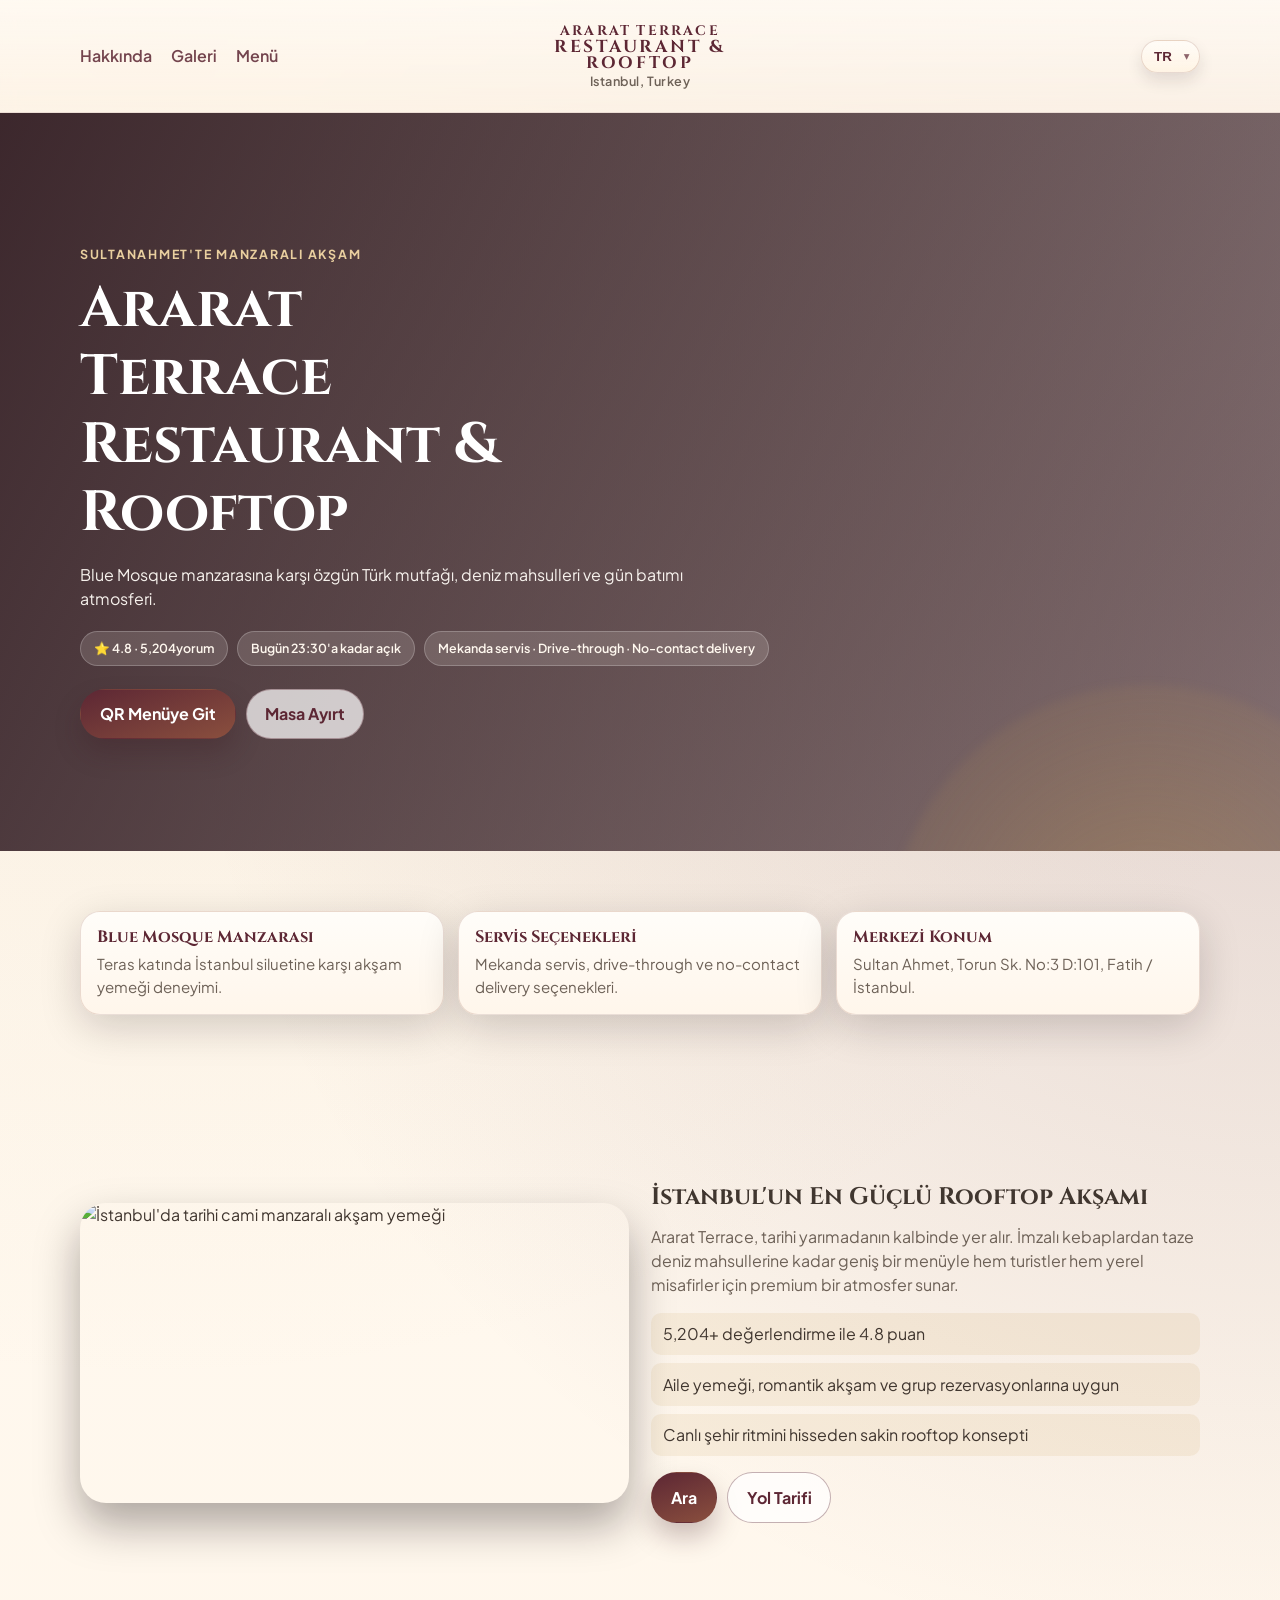
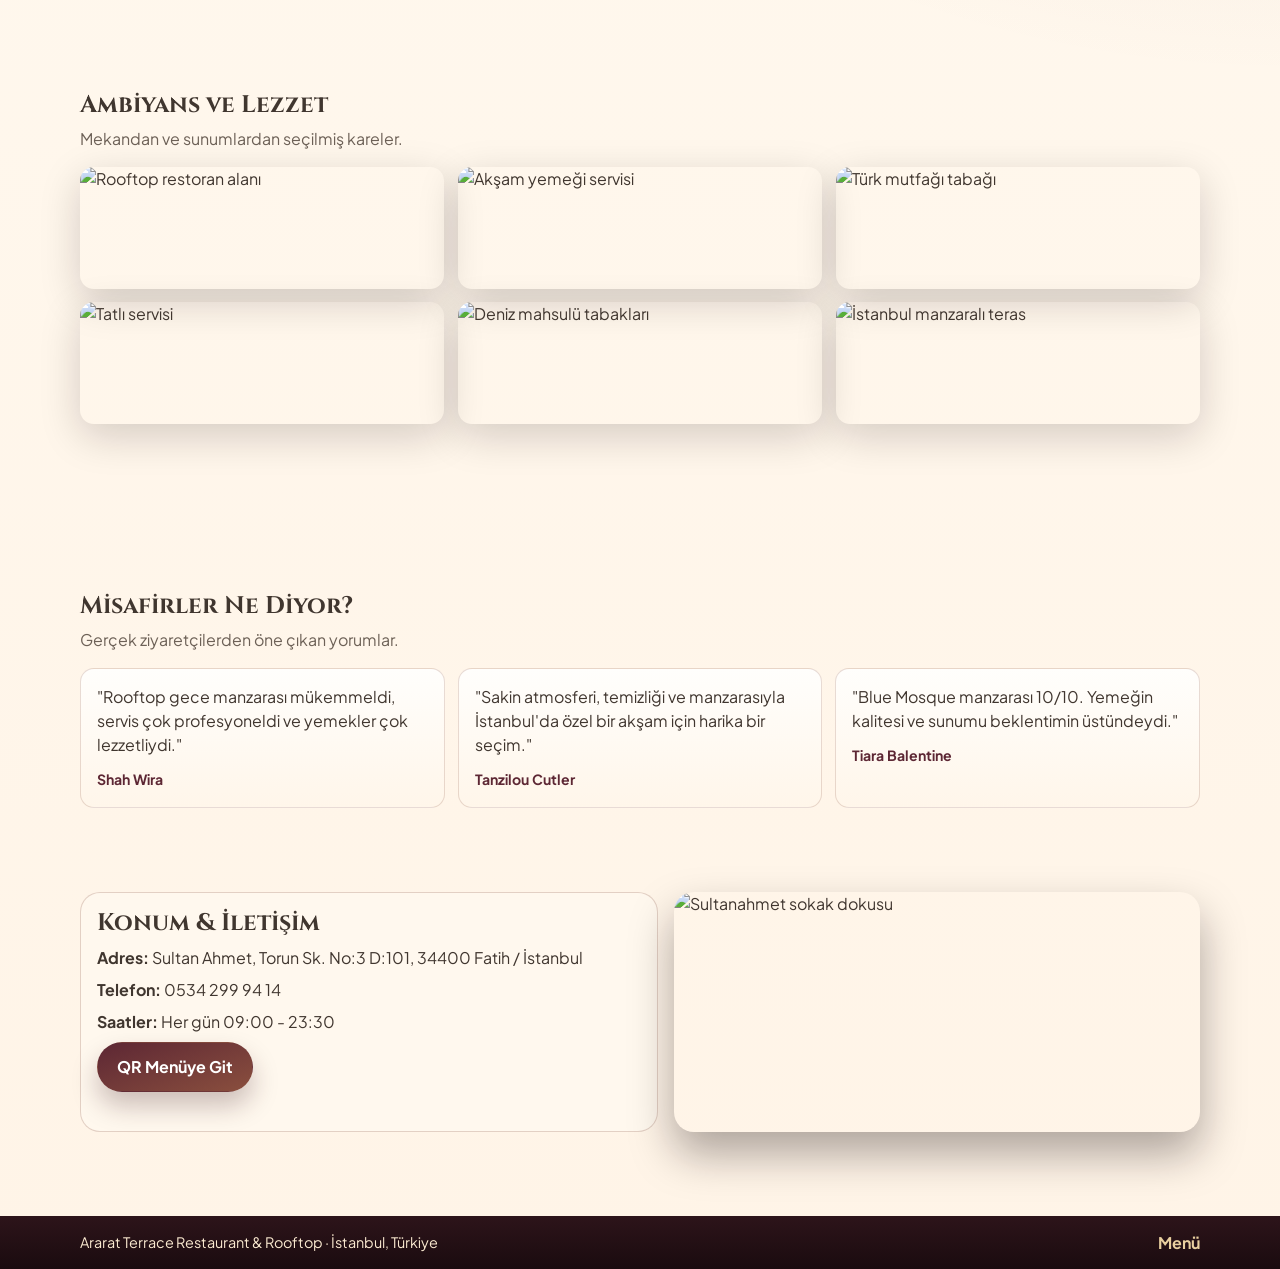
==== index.html @ 57a2e56c "Initial Ararat Terrace Restaurant & Rooftop website" ====
<!doctype html>
<html lang="tr">
<head>
  <meta charset="utf-8">
  <meta name="viewport" content="width=device-width, initial-scale=1">
  <title>Ararat Terrace Restaurant & Rooftop</title>
  <meta name="description" content="Ararat Terrace Restaurant & Rooftop - Blue Mosque manzarası eşliğinde özel bir İstanbul deneyimi.">
  <link rel="preconnect" href="https://fonts.googleapis.com">
  <link rel="preconnect" href="https://fonts.gstatic.com" crossorigin>
  <link href="https://fonts.googleapis.com/css2?family=Cinzel:wght@400;500;600;700&family=Plus+Jakarta+Sans:wght@400;500;600;700&family=Noto+Sans+Arabic:wght@400;500;600;700&display=swap" rel="stylesheet">
  <link rel="stylesheet" href="styles.css">
  <script defer src="app.js"></script>
</head>
<body data-page="landing">
  <header class="site-header">
    <div class="container header-inner">
      <div class="header-left">
        <nav class="main-nav" aria-label="Ana menü">
          <a href="#about" data-i18n="navAbout">Hakkında</a>
          <a href="#gallery" data-i18n="navGallery">Galeri</a>
          <a href="menu.html" data-i18n="navMenu">Menü</a>
        </nav>
      </div>

      <a class="brand-wordmark" href="index.html" aria-label="Ararat Terrace Restaurant & Rooftop">
        <span class="brand-line brand-line-1">ARARAT TERRACE</span>
        <span class="brand-line brand-line-2">RESTAURANT &</span>
        <span class="brand-line brand-line-3">ROOFTOP</span>
        <span class="brand-city">Istanbul, Turkey</span>
      </a>

      <div class="header-actions">
        <div class="lang-shell">
          <select id="lang-select-main" class="lang-switcher" data-lang-switcher aria-label="Dil seçimi">
            <option value="tr">TR</option>
            <option value="en">EN</option>
            <option value="ar">AR</option>
          </select>
        </div>
      </div>
    </div>
  </header>

  <main>
    <section class="hero reveal">
      <div class="hero-overlay"></div>
      <div class="container hero-content">
        <p class="eyebrow" data-i18n="heroEyebrow">Sultanahmet'te Manzaralı Akşam</p>
        <h1 data-i18n="heroTitle">Ararat Terrace Restaurant & Rooftop</h1>
        <p class="hero-text" data-i18n="heroText">
          Blue Mosque manzarasına karşı özgün Türk mutfağı, deniz mahsulleri ve gün batımı atmosferi.
        </p>

        <div class="hero-badges">
          <span class="chip">⭐ 4.8 · 5,204 <span data-i18n="reviewsWord">yorum</span></span>
          <span class="chip" data-i18n="openUntil">Bugün 23:30'a kadar açık</span>
          <span class="chip" data-i18n="serviceTypes">Mekanda servis · Paket · No-contact delivery</span>
        </div>

        <div class="hero-cta">
          <a class="btn btn-primary" href="menu.html" data-i18n="ctaMenu">QR Menüye Git</a>
          <a class="btn btn-outline" href="https://www.quandoo.com.tr/tr/place/ararat-terrace-rooftop-restaurant-88566" target="_blank" rel="noreferrer" data-i18n="ctaReserve">Masa Ayırt</a>
        </div>
      </div>
    </section>

    <section class="quick-info reveal">
      <div class="container info-grid">
        <article class="info-card">
          <h3 data-i18n="cardViewTitle">Blue Mosque Manzarası</h3>
          <p data-i18n="cardViewText">Teras katında İstanbul siluetine karşı akşam yemeği deneyimi.</p>
        </article>
        <article class="info-card">
          <h3 data-i18n="cardServiceTitle">Servis Seçenekleri</h3>
          <p data-i18n="cardServiceText">Mekanda servis, drive-through ve no-contact delivery seçenekleri.</p>
        </article>
        <article class="info-card">
          <h3 data-i18n="cardLocationTitle">Merkezi Konum</h3>
          <p data-i18n="cardLocationText">Sultan Ahmet, Torun Sk. No:3 D:101, Fatih / İstanbul.</p>
        </article>
      </div>
    </section>

    <section class="about reveal" id="about">
      <div class="container split-grid">
        <div class="visual-card">
          <img src="https://images.unsplash.com/photo-1473093295043-cdd812d0e601?auto=format&fit=crop&w=1200&q=80" alt="İstanbul'da tarihi cami manzaralı akşam yemeği">
        </div>
        <div class="about-copy">
          <h2 data-i18n="aboutTitle">İstanbul'un En Güçlü Rooftop Akşamı</h2>
          <p data-i18n="aboutBody">
            Ararat Terrace, tarihi yarımadanın kalbinde yer alır. İmzalı kebaplardan taze deniz mahsullerine kadar geniş bir menüyle
            hem turistler hem yerel misafirler için premium bir atmosfer sunar.
          </p>
          <ul class="feature-list">
            <li data-i18n="aboutItem1">5,204+ değerlendirme ile 4.8 puan</li>
            <li data-i18n="aboutItem2">Aile yemeği, romantik akşam ve grup rezervasyonlarına uygun</li>
            <li data-i18n="aboutItem3">Canlı şehir ritmini hisseden sakin rooftop konsepti</li>
          </ul>
          <div class="about-actions">
            <a class="btn btn-primary" href="tel:+905342999414" data-i18n="ctaCall">Ara</a>
            <a class="btn btn-outline" href="https://maps.google.com/?q=Sultan+Ahmet+Torun+Sk+No+3+Fatih+Istanbul" target="_blank" rel="noreferrer" data-i18n="ctaDirections">Yol Tarifi</a>
          </div>
        </div>
      </div>
    </section>

    <section class="gallery reveal" id="gallery">
      <div class="container">
        <div class="section-head">
          <h2 data-i18n="galleryTitle">Ambiyans ve Lezzet</h2>
          <p data-i18n="gallerySubtitle">Mekandan ve sunumlardan seçilmiş kareler.</p>
        </div>

        <div class="gallery-grid">
          <img src="https://images.unsplash.com/photo-1514933651103-005eec06c04b?auto=format&fit=crop&w=1100&q=80" alt="Rooftop restoran alanı">
          <img src="https://images.unsplash.com/photo-1544145945-f90425340c7e?auto=format&fit=crop&w=1100&q=80" alt="Akşam yemeği servisi">
          <img src="https://images.unsplash.com/photo-1559339352-11d035aa65de?auto=format&fit=crop&w=1100&q=80" alt="Türk mutfağı tabağı">
          <img src="https://images.unsplash.com/photo-1611143669185-af224c5e3252?auto=format&fit=crop&w=1100&q=80" alt="Tatlı servisi">
          <img src="https://images.unsplash.com/photo-1551024506-0bccd828d307?auto=format&fit=crop&w=1100&q=80" alt="Deniz mahsulü tabakları">
          <img src="https://images.unsplash.com/photo-1528605105345-5344ea20e269?auto=format&fit=crop&w=1100&q=80" alt="İstanbul manzaralı teras">
        </div>
      </div>
    </section>

    <section class="testimonials reveal">
      <div class="container">
        <div class="section-head">
          <h2 data-i18n="reviewTitle">Misafirler Ne Diyor?</h2>
          <p data-i18n="reviewSubtitle">Gerçek ziyaretçilerden öne çıkan yorumlar.</p>
        </div>
        <div class="review-grid">
          <article class="review-card">
            <p data-i18n="review1">"Rooftop gece manzarası mükemmeldi, servis çok profesyoneldi ve yemekler çok lezzetliydi."</p>
            <span>Shah Wira</span>
          </article>
          <article class="review-card">
            <p data-i18n="review2">"Sakin atmosferi, temizliği ve manzarasıyla İstanbul’da özel bir akşam için harika bir seçim."</p>
            <span>Tanzilou Cutler</span>
          </article>
          <article class="review-card">
            <p data-i18n="review3">"Blue Mosque manzarası 10/10. Yemeğin kalitesi ve sunumu beklentimin üstündeydi."</p>
            <span>Tiara Balentine</span>
          </article>
        </div>
      </div>
    </section>

    <section class="contact reveal">
      <div class="container contact-grid">
        <div class="contact-copy">
          <h2 data-i18n="contactTitle">Konum & İletişim</h2>
          <p><strong data-i18n="addressLabel">Adres:</strong> Sultan Ahmet, Torun Sk. No:3 D:101, 34400 Fatih / İstanbul</p>
          <p><strong data-i18n="phoneLabel">Telefon:</strong> <a href="tel:+905342999414">0534 299 94 14</a></p>
          <p><strong data-i18n="hoursLabel">Saatler:</strong> <span data-i18n="hoursValue">Her gün 09:00 - 23:30</span></p>
          <a class="btn btn-primary" href="menu.html" data-i18n="ctaMenu">QR Menüye Git</a>
        </div>
        <div class="map-box">
          <img src="https://images.unsplash.com/photo-1527777853578-6c7f0bcd6b9d?auto=format&fit=crop&w=1200&q=80" alt="Sultanahmet sokak dokusu">
        </div>
      </div>
    </section>
  </main>

  <footer class="site-footer">
    <div class="container footer-inner">
      <p data-i18n="footerLine">Ararat Terrace Restaurant & Rooftop · İstanbul, Türkiye</p>
      <a href="menu.html" data-i18n="navMenu">Menü</a>
    </div>
  </footer>
</body>
</html>
---- styles.css ----
:root {
  --claret-900: #2c1419;
  --claret-700: #5d2734;
  --terracotta-600: #8a4f3e;
  --gold-500: #c79a52;
  --gold-300: #e9cf9f;
  --cream-100: #f7f1e7;
  --stone-700: #40362f;
  --stone-500: #6d6157;
  --white: #ffffff;
  --shadow-soft: 0 12px 40px rgba(22, 12, 16, 0.18);
  --shadow-hard: 0 22px 44px rgba(17, 8, 11, 0.34);
  --radius-lg: 20px;
  --radius-md: 14px;
  --radius-sm: 10px;
  --container: min(1120px, 92vw);
}

*,
*::before,
*::after {
  box-sizing: border-box;
}

html,
body {
  margin: 0;
  padding: 0;
}

html {
  scroll-behavior: smooth;
}

body {
  font-family: "Plus Jakarta Sans", system-ui, -apple-system, "Segoe UI", sans-serif;
  color: var(--stone-700);
  background:
    radial-gradient(circle at 12% 0%, rgba(199, 154, 82, 0.16), transparent 45%),
    radial-gradient(circle at 100% 20%, rgba(93, 39, 52, 0.18), transparent 42%),
    linear-gradient(180deg, #fffaf4 0%, #fff8ee 45%, #fff4e7 100%);
  line-height: 1.5;
  overflow-x: hidden;
}

body.rtl {
  font-family: "Noto Sans Arabic", "Plus Jakarta Sans", sans-serif;
}

a {
  color: inherit;
  text-decoration: none;
}

img {
  max-width: 100%;
  display: block;
}

.container {
  width: var(--container);
  margin-inline: auto;
}

.site-header {
  position: sticky;
  top: 0;
  z-index: 20;
  backdrop-filter: blur(10px);
  background: linear-gradient(180deg, rgba(255, 250, 243, 0.92), rgba(255, 245, 233, 0.75));
  border-bottom: 1px solid rgba(138, 79, 62, 0.16);
}

.site-header.compact {
  background: linear-gradient(180deg, rgba(255, 248, 237, 0.96), rgba(255, 243, 227, 0.86));
}

.header-inner {
  min-height: 102px;
  display: grid;
  grid-template-columns: 1fr auto 1fr;
  align-items: center;
  gap: 0.95rem;
  padding: 0.65rem 0;
}

.header-left {
  justify-self: start;
  display: inline-flex;
  align-items: center;
  min-width: 0;
}

.header-spacer {
  min-width: 68px;
}

.brand-wordmark {
  justify-self: center;
  display: grid;
  justify-items: center;
  text-align: center;
  color: var(--claret-700);
  line-height: 1.02;
  transition: transform 220ms ease;
}

.brand-wordmark:hover {
  transform: translateY(-1px);
}

.brand-line {
  display: block;
  font-family: "Cinzel", serif;
  font-weight: 700;
  letter-spacing: 0.16em;
}

.brand-line-1 {
  font-size: 0.72rem;
}

.brand-line-2 {
  font-size: 0.86rem;
}

.brand-line-3 {
  font-size: 0.84rem;
}

.brand-city {
  margin-top: 0.2rem;
  font-size: 0.72rem;
  font-weight: 600;
  letter-spacing: 0.04em;
  color: var(--stone-500);
  white-space: nowrap;
}

.main-nav {
  display: none;
  gap: 1.2rem;
}

.main-nav a {
  font-weight: 600;
  color: var(--claret-700);
  opacity: 0.86;
  transition: opacity 160ms ease;
}

.main-nav a:hover {
  opacity: 1;
}

.header-actions {
  justify-self: end;
  display: flex;
  align-items: center;
  gap: 0.5rem;
}

.lang-shell {
  position: relative;
  display: inline-flex;
}

.lang-shell::after {
  content: "▾";
  position: absolute;
  right: 0.66rem;
  top: 50%;
  transform: translateY(-52%);
  pointer-events: none;
  color: rgba(93, 39, 52, 0.7);
  font-size: 0.72rem;
}

.lang-label {
  font-size: 0.8rem;
  color: var(--stone-500);
}

.lang-switcher {
  appearance: none;
  border: 1px solid rgba(138, 79, 62, 0.2);
  background: linear-gradient(180deg, rgba(255, 252, 247, 0.98), rgba(255, 244, 228, 0.95));
  color: var(--claret-700);
  font-weight: 700;
  border-radius: 999px;
  padding: 0.5rem 1.56rem 0.5rem 0.74rem;
  cursor: pointer;
  box-shadow: 0 8px 16px rgba(23, 9, 14, 0.11);
}

.lang-switcher:focus {
  outline: 2px solid rgba(199, 154, 82, 0.43);
  border-color: rgba(138, 79, 62, 0.35);
}

.btn {
  display: inline-flex;
  align-items: center;
  justify-content: center;
  border-radius: 999px;
  font-weight: 700;
  transition: transform 180ms ease, box-shadow 180ms ease, background-color 180ms ease;
  border: 1px solid transparent;
  cursor: pointer;
}

.btn:hover {
  transform: translateY(-2px);
}

.btn-primary {
  background: linear-gradient(160deg, var(--claret-700), var(--terracotta-600));
  color: var(--white);
  box-shadow: 0 14px 26px rgba(58, 22, 31, 0.26);
  padding: 0.76rem 1.18rem;
}

.btn-outline {
  background: rgba(255, 255, 255, 0.72);
  border-color: rgba(92, 39, 52, 0.36);
  color: var(--claret-700);
  padding: 0.74rem 1.15rem;
}

.btn-small {
  padding: 0.5rem 0.88rem;
  font-size: 0.85rem;
}

.hero {
  position: relative;
  isolation: isolate;
  overflow: hidden;
  min-height: 76vh;
  display: flex;
  align-items: center;
  padding-block: clamp(4.25rem, 13vw, 7rem) clamp(3.5rem, 8vw, 5.75rem);
}

.hero::before {
  content: "";
  position: absolute;
  inset: 0;
  z-index: -2;
  background:
    linear-gradient(115deg, rgba(34, 12, 20, 0.88), rgba(41, 16, 24, 0.53)),
    url("https://images.unsplash.com/photo-1517248135467-4c7edcad34c4?auto=format&fit=crop&w=1800&q=80") center/cover no-repeat;
}

.hero-overlay {
  position: absolute;
  inset: auto -10% -48% auto;
  width: 74vw;
  max-width: 520px;
  aspect-ratio: 1 / 1;
  z-index: -1;
  border-radius: 50%;
  background: radial-gradient(circle, rgba(199, 154, 82, 0.34), rgba(199, 154, 82, 0));
  filter: blur(5px);
}

.hero-content {
  color: var(--white);
  animation: rise-in 650ms ease both;
}

.eyebrow {
  margin: 0;
  text-transform: uppercase;
  letter-spacing: 0.14em;
  font-size: 0.78rem;
  color: var(--gold-300);
  font-weight: 700;
}

h1,
h2,
h3 {
  margin: 0;
  font-family: "Cinzel", serif;
  line-height: 1.2;
}

h1 {
  margin-top: 0.72rem;
  font-size: clamp(1.9rem, 7vw, 3.55rem);
  max-width: 12ch;
}

.hero-text {
  margin: 1rem 0 0;
  max-width: 56ch;
  color: rgba(255, 251, 245, 0.95);
}

.hero-badges {
  margin-top: 1.2rem;
  display: flex;
  flex-wrap: wrap;
  gap: 0.55rem;
}

.chip {
  display: inline-flex;
  align-items: center;
  border-radius: 999px;
  padding: 0.46rem 0.82rem;
  font-size: 0.78rem;
  font-weight: 600;
  background: rgba(255, 249, 240, 0.15);
  border: 1px solid rgba(255, 255, 255, 0.22);
  color: #fff8ef;
}

.hero-cta {
  margin-top: 1.45rem;
  display: flex;
  gap: 0.62rem;
  flex-wrap: wrap;
}

section {
  padding-block: clamp(2.8rem, 7vw, 5.25rem);
}

.quick-info {
  margin-top: -1.5rem;
}

.info-grid {
  display: grid;
  gap: 0.88rem;
}

.info-card {
  background: linear-gradient(180deg, #fffdf9, #fff6eb);
  border: 1px solid rgba(138, 79, 62, 0.18);
  border-radius: var(--radius-lg);
  padding: 1rem;
  box-shadow: var(--shadow-soft);
}

.info-card h3 {
  font-size: 1.02rem;
  color: var(--claret-700);
  margin-bottom: 0.35rem;
}

.info-card p {
  margin: 0;
  color: var(--stone-500);
  font-size: 0.94rem;
}

.split-grid {
  display: grid;
  gap: 1.4rem;
}

.visual-card {
  border-radius: 26px;
  overflow: hidden;
  box-shadow: var(--shadow-hard);
}

.visual-card img {
  width: 100%;
  height: 100%;
  min-height: 300px;
  object-fit: cover;
}

.about-copy p {
  color: var(--stone-500);
  margin: 0.8rem 0 0;
}

.feature-list {
  margin: 1rem 0 0;
  padding: 0;
  list-style: none;
  display: grid;
  gap: 0.5rem;
}

.feature-list li {
  padding: 0.58rem 0.75rem;
  border-radius: var(--radius-sm);
  background: rgba(199, 154, 82, 0.12);
  color: var(--stone-700);
}

.about-actions {
  margin-top: 1rem;
  display: flex;
  flex-wrap: wrap;
  gap: 0.65rem;
}

.section-head {
  margin-bottom: 1rem;
}

.section-head p {
  margin: 0.45rem 0 0;
  color: var(--stone-500);
}

.gallery-grid {
  display: grid;
  grid-template-columns: 1fr 1fr;
  gap: 0.6rem;
}

.gallery-grid img {
  border-radius: 14px;
  height: 100%;
  min-height: 122px;
  object-fit: cover;
  box-shadow: var(--shadow-soft);
}

.review-grid {
  display: grid;
  gap: 0.8rem;
}

.review-card {
  border-radius: var(--radius-md);
  border: 1px solid rgba(138, 79, 62, 0.2);
  background: linear-gradient(180deg, #fffefc, #fff6ea);
  padding: 1rem;
}

.review-card p {
  margin: 0;
}

.review-card span {
  display: inline-block;
  margin-top: 0.75rem;
  color: var(--claret-700);
  font-weight: 700;
  font-size: 0.88rem;
}

.contact {
  padding-top: 0;
}

.contact-grid {
  display: grid;
  gap: 1rem;
}

.contact-copy {
  background: #fff8ee;
  border-radius: var(--radius-lg);
  border: 1px solid rgba(138, 79, 62, 0.24);
  padding: 1rem;
}

.contact-copy p {
  margin: 0.5rem 0;
}

.map-box {
  border-radius: var(--radius-lg);
  overflow: hidden;
  min-height: 240px;
  box-shadow: var(--shadow-hard);
}

.map-box img {
  width: 100%;
  height: 100%;
  object-fit: cover;
}

.site-footer {
  background: linear-gradient(180deg, #2d141a, #1a0b0f);
  color: #fbead1;
  padding: 0.9rem 0;
}

.footer-inner {
  display: flex;
  flex-wrap: wrap;
  justify-content: space-between;
  align-items: center;
  gap: 0.6rem;
}

.footer-inner p {
  margin: 0;
  font-size: 0.9rem;
}

.footer-inner a {
  color: var(--gold-300);
  font-weight: 700;
}

.menu-main {
  padding-bottom: 7.2rem;
}

.menu-hero {
  position: relative;
  isolation: isolate;
  height: clamp(220px, 34vh, 360px);
  overflow: hidden;
  border-bottom: 1px solid rgba(138, 79, 62, 0.22);
  padding: 0;
}

.menu-hero-media {
  position: absolute;
  inset: -10% 0 0;
  background:
    linear-gradient(126deg, rgba(26, 10, 15, 0.92), rgba(38, 13, 23, 0.74)),
    url("https://images.unsplash.com/photo-1559329007-40df8a9345d8?auto=format&fit=crop&w=1800&q=80") center/cover no-repeat;
  transform: translate3d(0, var(--menu-hero-shift, 0px), 0) scale(var(--menu-hero-scale, 1.08));
  will-change: transform;
}

.menu-hero::after {
  content: "";
  position: absolute;
  inset: auto 0 0;
  height: 45%;
  background: linear-gradient(180deg, rgba(26, 10, 15, 0), rgba(26, 10, 15, 0.52));
  pointer-events: none;
}

.menu-controls {
  position: sticky;
  top: 102px;
  z-index: 15;
  padding: 0.75rem 0 0.65rem;
  background: linear-gradient(180deg, rgba(255, 248, 236, 0.98), rgba(255, 245, 232, 0.92));
  border-bottom: 1px solid rgba(138, 79, 62, 0.16);
}

.controls-inner {
  display: grid;
  gap: 0.75rem;
}

.menu-search-shell {
  display: grid;
  grid-template-columns: auto 1fr auto;
  align-items: center;
  gap: 0.35rem;
  border: 1px solid rgba(138, 79, 62, 0.28);
  background: linear-gradient(180deg, #fffdf8, #fff7e9);
  border-radius: 999px;
  padding-inline: 0.7rem 0.42rem;
  box-shadow: 0 8px 22px rgba(30, 11, 18, 0.09);
}

.menu-search-icon {
  color: rgba(93, 39, 52, 0.72);
  font-size: 0.98rem;
  font-weight: 700;
}

.menu-search {
  width: 100%;
  border: 0;
  background: transparent;
  padding: 0.78rem 0.3rem;
  color: var(--stone-700);
  font-size: 0.95rem;
}

.menu-search:focus {
  outline: none;
}

.menu-search-shell:focus-within {
  outline: 2px solid rgba(199, 154, 82, 0.42);
  border-color: rgba(138, 79, 62, 0.36);
}

.menu-search-clear {
  border: 1px solid rgba(138, 79, 62, 0.26);
  background: rgba(255, 245, 227, 0.88);
  color: var(--claret-700);
  border-radius: 999px;
  padding: 0.45rem 0.66rem;
  font-size: 0.75rem;
  font-weight: 700;
  cursor: pointer;
  transition: all 180ms ease;
}

.menu-search-clear:hover {
  background: rgba(255, 239, 214, 0.95);
}

.menu-search-clear.is-hidden {
  opacity: 0;
  pointer-events: none;
  transform: translateX(4px);
}

.category-chips {
  display: flex;
  gap: 0.45rem;
  overflow-x: auto;
  padding: 0 0.08rem 0.35rem;
  scrollbar-width: thin;
  scrollbar-color: rgba(121, 64, 52, 0.75) rgba(255, 238, 212, 0.84);
  scroll-snap-type: x proximity;
  -webkit-overflow-scrolling: touch;
}

.category-chips::-webkit-scrollbar {
  height: 9px;
}

.category-chips::-webkit-scrollbar-track {
  background: linear-gradient(90deg, rgba(255, 240, 219, 0.76), rgba(255, 247, 232, 0.9));
  border: 1px solid rgba(138, 79, 62, 0.16);
  border-radius: 999px;
}

.category-chips::-webkit-scrollbar-thumb {
  background: linear-gradient(140deg, rgba(93, 39, 52, 0.92), rgba(138, 79, 62, 0.85));
  border: 1px solid rgba(255, 245, 230, 0.92);
  border-radius: 999px;
}

.category-chips::-webkit-scrollbar-thumb:hover {
  background: linear-gradient(140deg, rgba(81, 31, 44, 0.98), rgba(124, 67, 53, 0.93));
}

.category-btn {
  border-radius: 999px;
  border: 1px solid rgba(138, 79, 62, 0.22);
  background: #fff9f1;
  color: var(--claret-700);
  font-weight: 700;
  font-size: 0.82rem;
  white-space: nowrap;
  padding: 0.52rem 0.86rem;
  cursor: pointer;
  transition: all 150ms ease;
  scroll-snap-align: start;
}

.category-btn.active {
  border-color: rgba(93, 39, 52, 0.66);
  background: linear-gradient(160deg, #5d2734, #7f4638);
  color: #fff7ec;
  box-shadow: 0 10px 18px rgba(45, 16, 24, 0.2);
}

.menu-category-list {
  display: grid;
  gap: 1rem;
}

.menu-category {
  background: linear-gradient(180deg, #fffefb, #fff8ef);
  border-radius: var(--radius-lg);
  border: 1px solid rgba(138, 79, 62, 0.2);
  padding: 1rem;
  box-shadow: var(--shadow-soft);
}

.menu-category-head {
  display: flex;
  justify-content: space-between;
  align-items: start;
  gap: 1rem;
  margin-bottom: 0.85rem;
}

.menu-category h2 {
  font-size: 1.15rem;
  color: var(--claret-700);
}

.menu-category-head p {
  margin: 0;
  color: var(--stone-500);
  font-size: 0.82rem;
  max-width: 34ch;
  text-align: end;
}

.menu-items-grid {
  display: grid;
  gap: 0.72rem;
}

.menu-item {
  display: grid;
  grid-template-columns: 106px 1fr;
  gap: 0.7rem;
  border-radius: 14px;
  overflow: hidden;
  border: 1px solid rgba(138, 79, 62, 0.2);
  background: #fff;
}

.menu-item-media {
  position: relative;
  min-height: 92px;
}

.menu-item-media img {
  width: 100%;
  height: 100%;
  object-fit: cover;
}

.menu-item-badge {
  position: absolute;
  top: 0.45rem;
  left: 0.45rem;
  background: rgba(34, 14, 20, 0.82);
  color: #ffefcc;
  border-radius: 999px;
  padding: 0.22rem 0.5rem;
  font-size: 0.64rem;
  font-weight: 700;
}

.menu-item-copy {
  padding: 0.64rem 0.7rem 0.64rem 0;
  display: grid;
  gap: 0.28rem;
  align-content: center;
}

.menu-item-topline {
  display: flex;
  justify-content: space-between;
  align-items: flex-start;
  gap: 0.6rem;
}

.menu-item h3 {
  font-size: 0.96rem;
  font-family: "Plus Jakarta Sans", system-ui, sans-serif;
  font-weight: 700;
  color: var(--stone-700);
}

.menu-item-price {
  font-weight: 800;
  color: var(--claret-700);
  white-space: nowrap;
  font-size: 0.9rem;
}

.menu-item p {
  margin: 0;
  color: var(--stone-500);
  font-size: 0.8rem;
}

.empty-state {
  border-radius: var(--radius-md);
  padding: 1.1rem;
  border: 1px dashed rgba(138, 79, 62, 0.35);
  background: rgba(255, 250, 241, 0.86);
  color: var(--stone-500);
}

.bottom-contact-bar {
  position: fixed;
  left: 0;
  right: 0;
  bottom: 0;
  z-index: 34;
  display: grid;
  grid-template-columns: 1fr 1fr;
  gap: 0.6rem;
  padding: 0.65rem 0.75rem calc(0.65rem + env(safe-area-inset-bottom));
  background: linear-gradient(180deg, rgba(255, 245, 229, 0.9), rgba(255, 237, 210, 0.96));
  backdrop-filter: blur(12px);
  border-top: 1px solid rgba(138, 79, 62, 0.22);
}

.bottom-action {
  display: inline-flex;
  align-items: center;
  justify-content: center;
  gap: 0.5rem;
  border-radius: 14px;
  min-height: 50px;
  padding: 0.8rem 0.7rem;
  color: #fffaf2;
  font-weight: 800;
  box-shadow: 0 12px 22px rgba(29, 10, 17, 0.24);
}

.bottom-action svg {
  width: 18px;
  height: 18px;
  fill: currentColor;
}

.bottom-action.whatsapp {
  background: linear-gradient(140deg, #1fa05b, #128c7e);
}

.bottom-action.call {
  background: linear-gradient(140deg, #5d2734, #874a3a);
}

.reveal {
  opacity: 0;
  transform: translateY(16px);
  transition: opacity 420ms ease, transform 420ms ease;
}

.reveal.in-view {
  opacity: 1;
  transform: none;
}

@keyframes rise-in {
  from {
    opacity: 0;
    transform: translateY(14px);
  }
  to {
    opacity: 1;
    transform: translateY(0);
  }
}

@media (min-width: 760px) {
  .header-inner {
    min-height: 112px;
  }

  .brand-line-1 {
    font-size: 0.86rem;
  }

  .brand-line-2 {
    font-size: 1.08rem;
  }

  .brand-line-3 {
    font-size: 1.04rem;
  }

  .brand-city {
    font-size: 0.79rem;
  }

  .main-nav {
    display: inline-flex;
  }

  .hero {
    min-height: 82vh;
  }

  .info-grid {
    grid-template-columns: repeat(3, minmax(0, 1fr));
  }

  .split-grid {
    grid-template-columns: 1fr 1fr;
    align-items: center;
  }

  .gallery-grid {
    grid-template-columns: repeat(3, minmax(0, 1fr));
    gap: 0.85rem;
  }

  .review-grid {
    grid-template-columns: repeat(3, minmax(0, 1fr));
  }

  .contact-grid {
    grid-template-columns: 1.1fr 1fr;
    align-items: stretch;
  }

  .menu-items-grid {
    grid-template-columns: repeat(2, minmax(0, 1fr));
  }

  .menu-controls {
    top: 112px;
  }

  .bottom-contact-bar {
    left: 50%;
    transform: translateX(-50%);
    width: min(540px, calc(100vw - 1.2rem));
    border: 1px solid rgba(138, 79, 62, 0.22);
    border-bottom: none;
    border-radius: 18px 18px 0 0;
  }
}

@media (min-width: 1080px) {
  .menu-items-grid {
    grid-template-columns: repeat(3, minmax(0, 1fr));
  }
}

@media (max-width: 520px) {
  .btn {
    width: 100%;
  }

  .hero-cta .btn {
    width: auto;
  }

  .header-actions .btn {
    display: none;
  }

  .header-inner {
    min-height: 96px;
    gap: 0.45rem;
  }

  .brand-line-1 {
    font-size: 0.62rem;
  }

  .brand-line-2 {
    font-size: 0.76rem;
  }

  .brand-line-3 {
    font-size: 0.74rem;
  }

  .brand-city {
    font-size: 0.66rem;
  }

  .menu-search-clear {
    padding-inline: 0.58rem;
    font-size: 0.72rem;
  }

  .menu-controls {
    top: 96px;
  }

  .menu-category-head {
    flex-direction: column;
    gap: 0.4rem;
  }

  .menu-category-head p {
    text-align: start;
  }
}

body.rtl .header-inner,
body.rtl .hero-cta,
body.rtl .about-actions,
body.rtl .footer-inner {
  direction: rtl;
}

body.rtl .header-left {
  justify-self: end;
}

body.rtl .header-actions {
  justify-self: start;
}

body.rtl .lang-shell::after {
  right: auto;
  left: 0.66rem;
}

body.rtl .lang-switcher {
  padding: 0.5rem 0.74rem 0.5rem 1.56rem;
}

body.rtl .menu-category-head p {
  text-align: start;
}

body.rtl .menu-item {
  grid-template-columns: 1fr 106px;
}

body.rtl .menu-item-copy {
  padding: 0.64rem 0 0.64rem 0.7rem;
}

body.rtl .menu-item-media {
  order: 2;
}
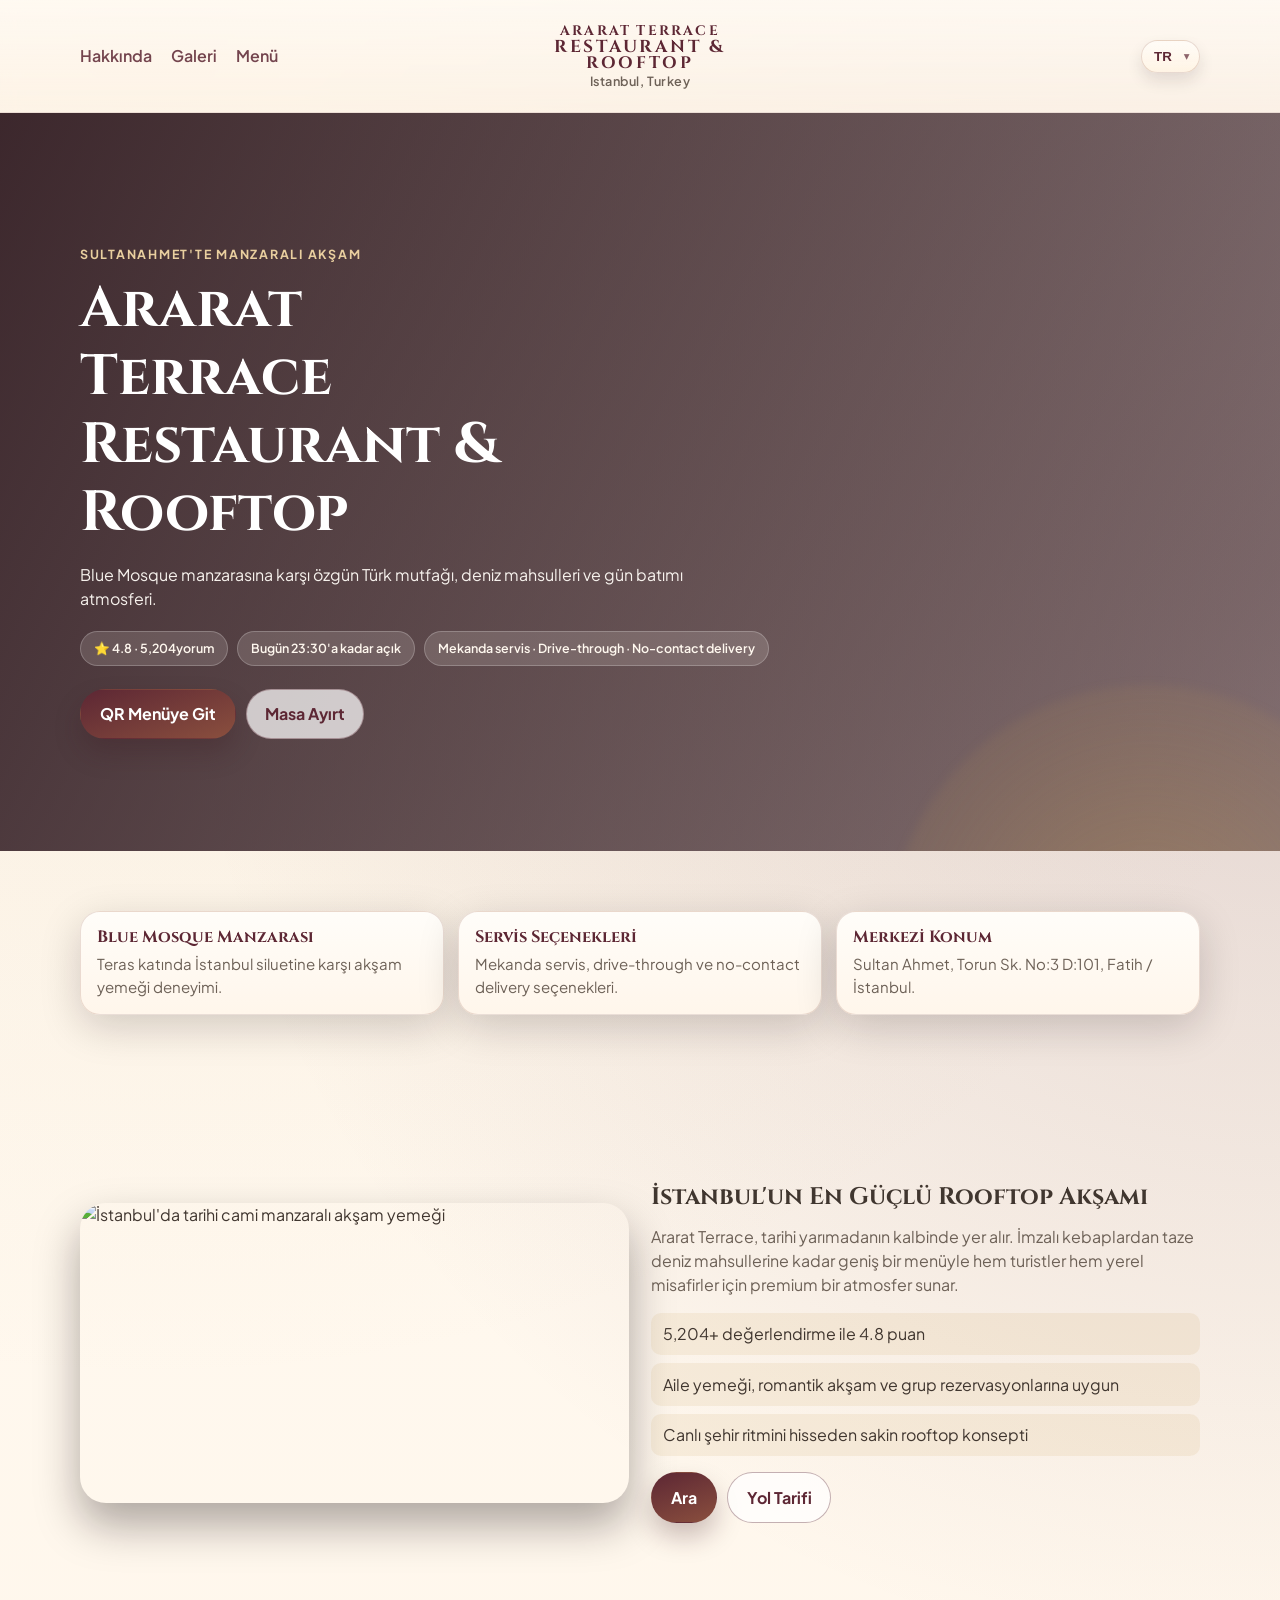
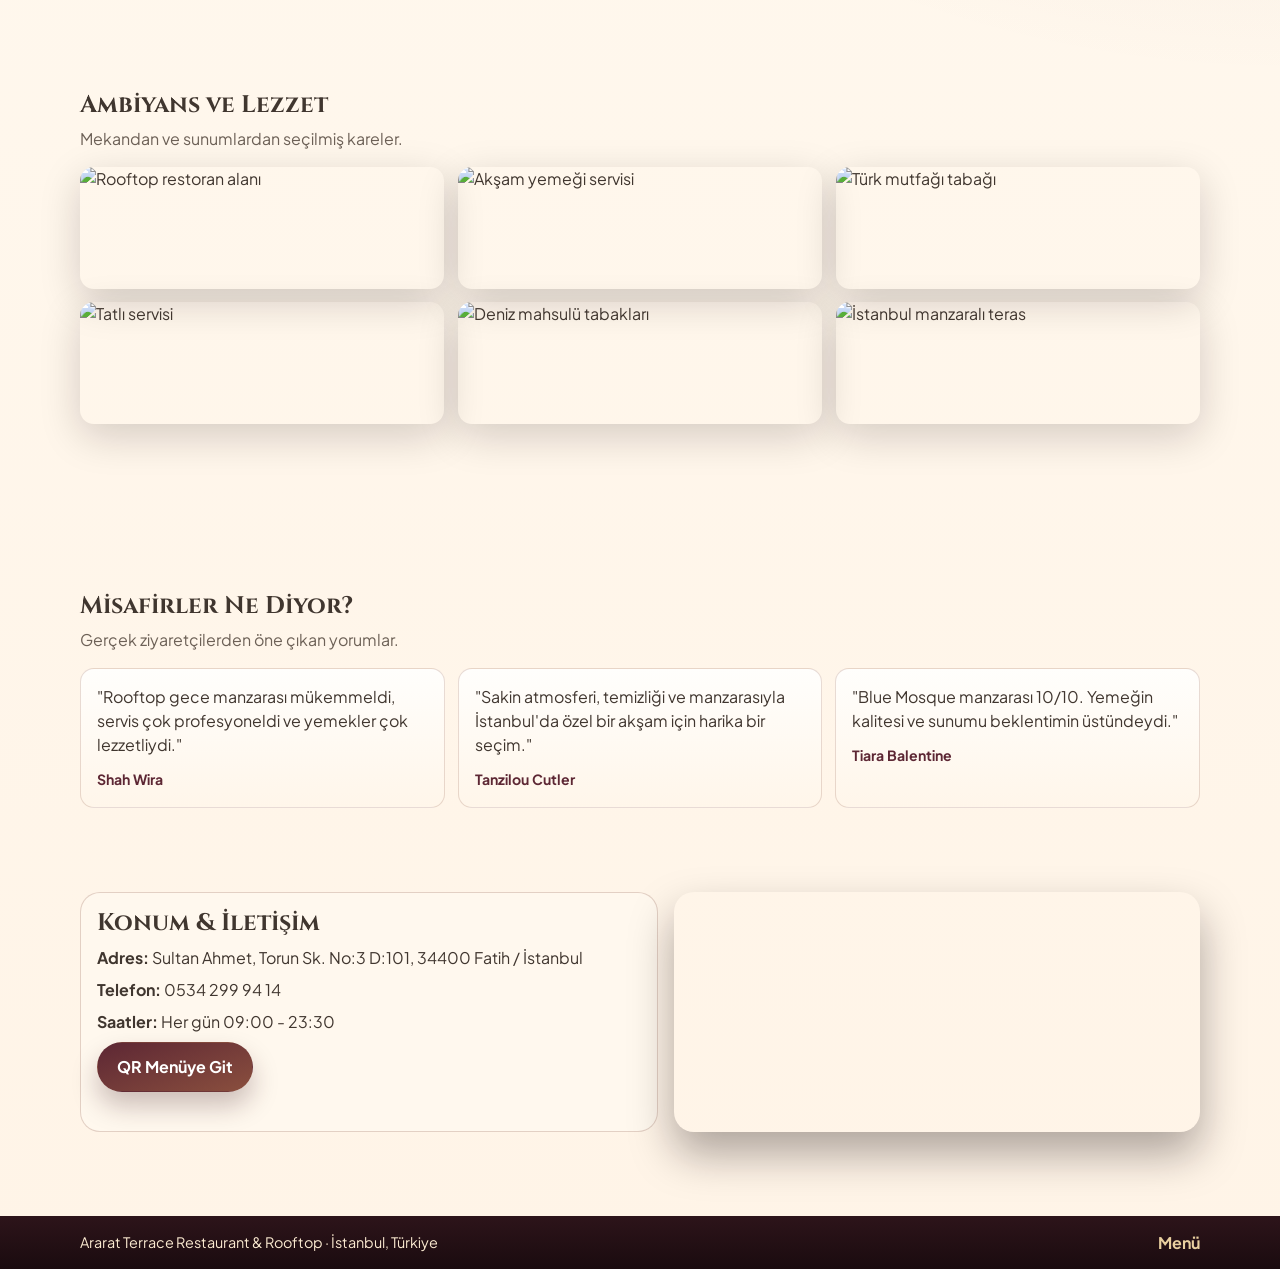
==== commit 0fc30d8c: "Embed real Google Maps location in landing contact section" ====
--- a/index.html
+++ b/index.html
@@ -156,7 +156,13 @@
           <a class="btn btn-primary" href="menu.html" data-i18n="ctaMenu">QR Menüye Git</a>
         </div>
         <div class="map-box">
-          <img src="https://images.unsplash.com/photo-1527777853578-6c7f0bcd6b9d?auto=format&fit=crop&w=1200&q=80" alt="Sultanahmet sokak dokusu">
+          <iframe
+            title="Ararat Terrace Restaurant & Rooftop Konumu"
+            loading="lazy"
+            allowfullscreen
+            referrerpolicy="no-referrer-when-downgrade"
+            src="https://maps.google.com/maps?q=Sultan+Ahmet%2C+Torun+Sk.+No%3A3+D%3A101%2C+34400+Fatih%2F%C4%B0stanbul&t=&z=17&ie=UTF8&iwloc=&output=embed">
+          </iframe>
         </div>
       </div>
     </section>
--- a/styles.css
+++ b/styles.css
@@ -476,10 +476,12 @@
   box-shadow: var(--shadow-hard);
 }
 
-.map-box img {
+.map-box iframe {
   width: 100%;
   height: 100%;
-  object-fit: cover;
+  min-height: 240px;
+  border: 0;
+  display: block;
 }
 
 .site-footer {
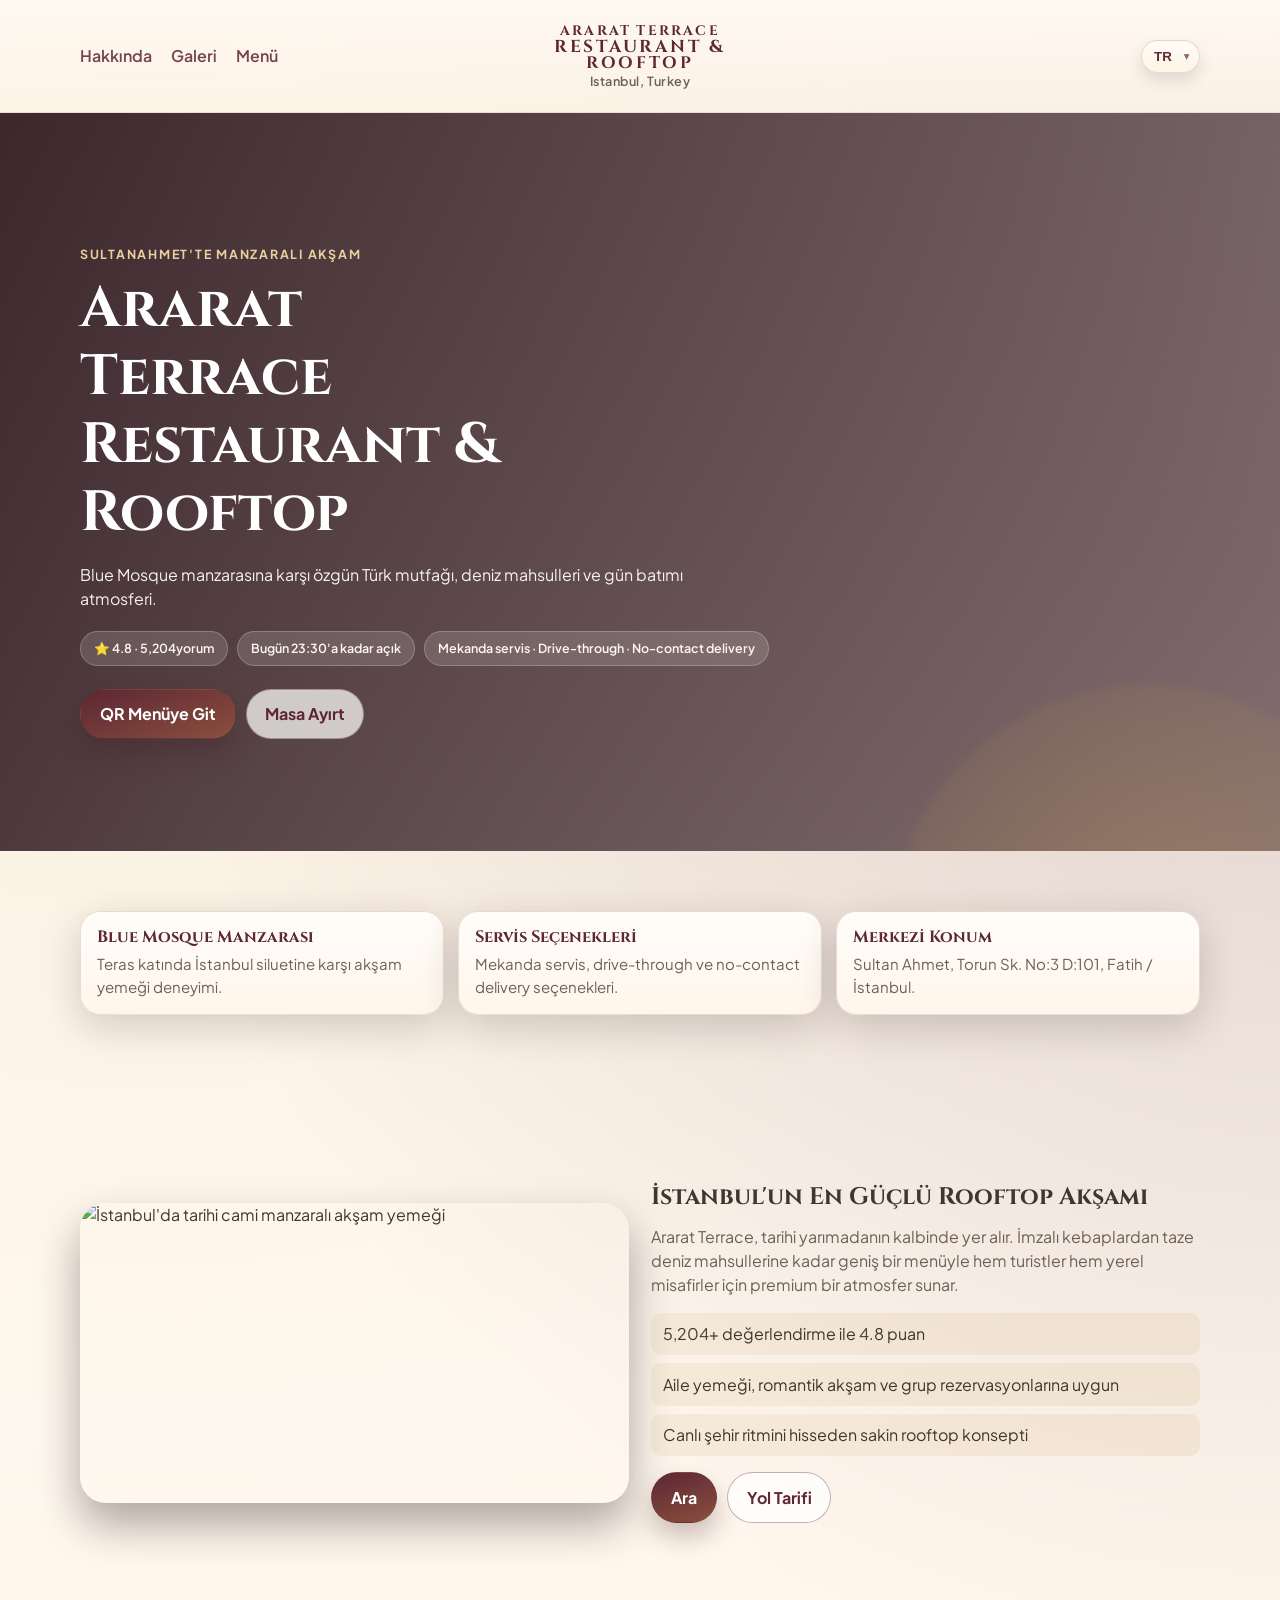
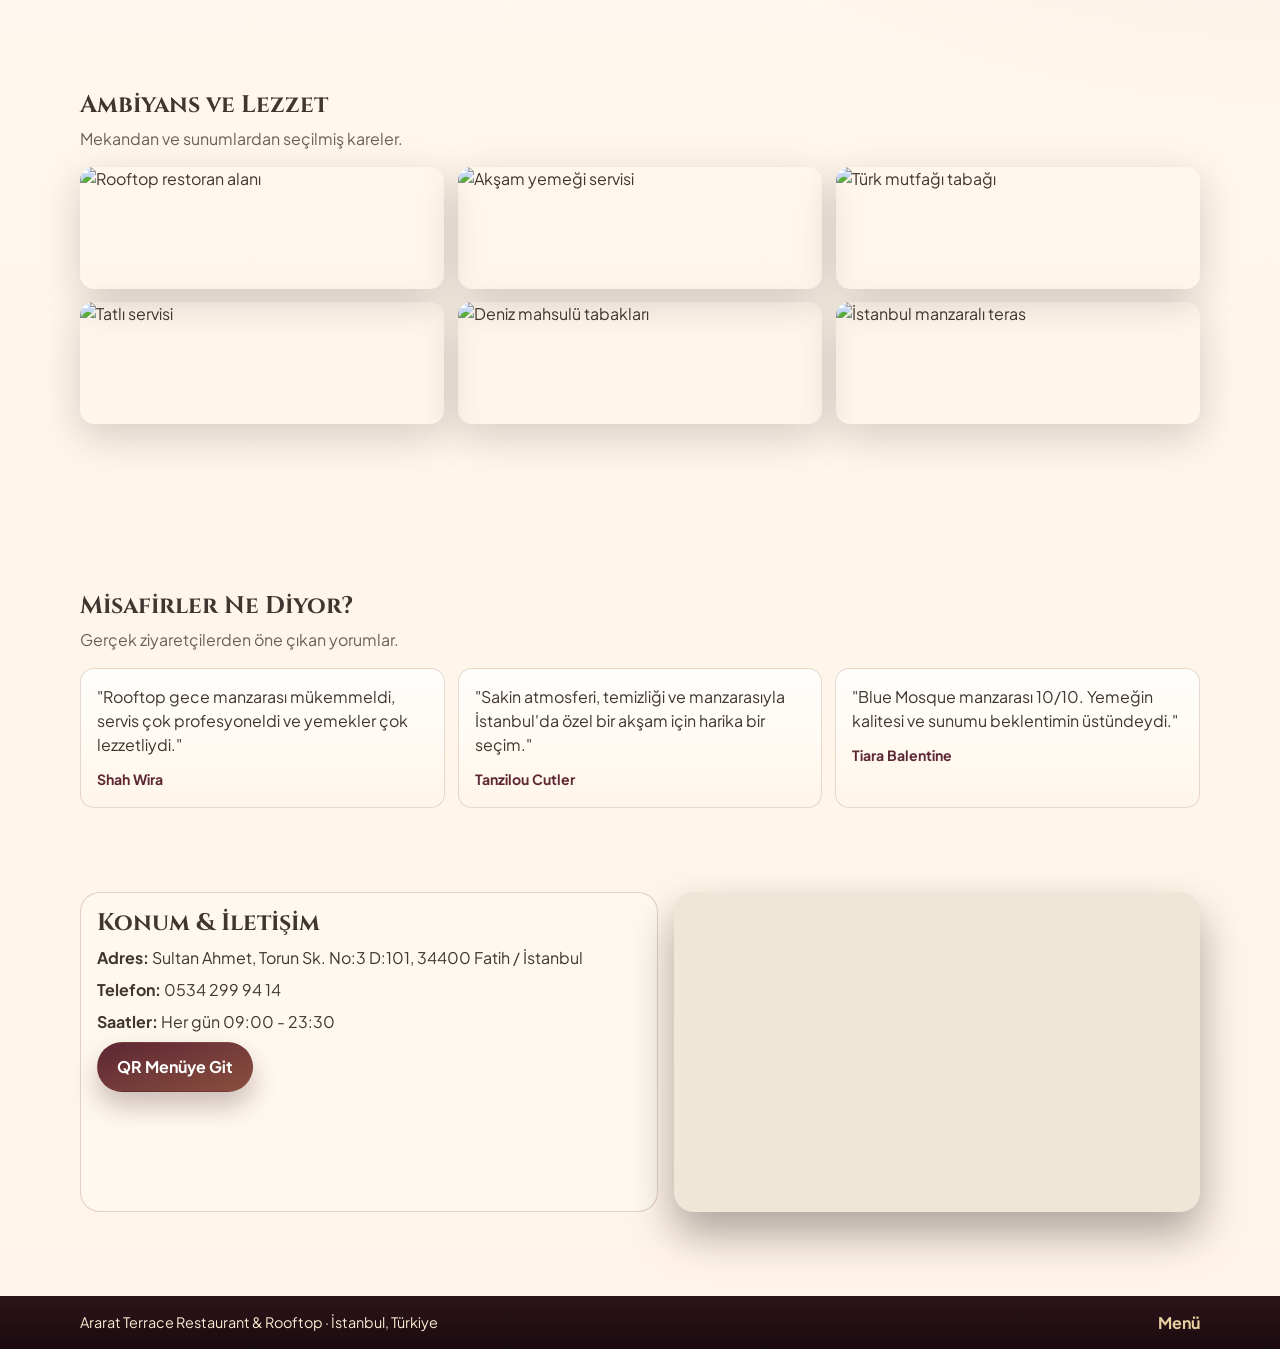
==== commit b1392dfa: "Fix Google Maps embed to fully fill contact card responsively" ====
--- a/index.html
+++ b/index.html
@@ -156,13 +156,18 @@
           <a class="btn btn-primary" href="menu.html" data-i18n="ctaMenu">QR Menüye Git</a>
         </div>
         <div class="map-box">
-          <iframe
-            title="Ararat Terrace Restaurant & Rooftop Konumu"
-            loading="lazy"
-            allowfullscreen
-            referrerpolicy="no-referrer-when-downgrade"
-            src="https://maps.google.com/maps?q=Sultan+Ahmet%2C+Torun+Sk.+No%3A3+D%3A101%2C+34400+Fatih%2F%C4%B0stanbul&t=&z=17&ie=UTF8&iwloc=&output=embed">
-          </iframe>
+          <div class="map-embed">
+            <iframe
+              title="Ararat Terrace Restaurant & Rooftop Konumu"
+              loading="lazy"
+              allowfullscreen
+              referrerpolicy="no-referrer-when-downgrade"
+              width="100%"
+              height="100%"
+              style="border:0;"
+              src="https://maps.google.com/maps?q=Sultan+Ahmet%2C+Torun+Sk.+No%3A3+D%3A101%2C+34400+Fatih%2F%C4%B0stanbul&t=&z=17&ie=UTF8&iwloc=&output=embed">
+            </iframe>
+          </div>
         </div>
       </div>
     </section>
--- a/styles.css
+++ b/styles.css
@@ -470,16 +470,25 @@
 }
 
 .map-box {
+  position: relative;
   border-radius: var(--radius-lg);
   overflow: hidden;
-  min-height: 240px;
+  min-height: 320px;
   box-shadow: var(--shadow-hard);
+  background: #efe6d8;
+}
+
+.map-embed {
+  position: absolute;
+  inset: 0;
 }
 
 .map-box iframe {
-  width: 100%;
-  height: 100%;
-  min-height: 240px;
+  position: absolute;
+  inset: 0;
+  width: 100% !important;
+  height: 100% !important;
+  min-height: 100%;
   border: 0;
   display: block;
 }
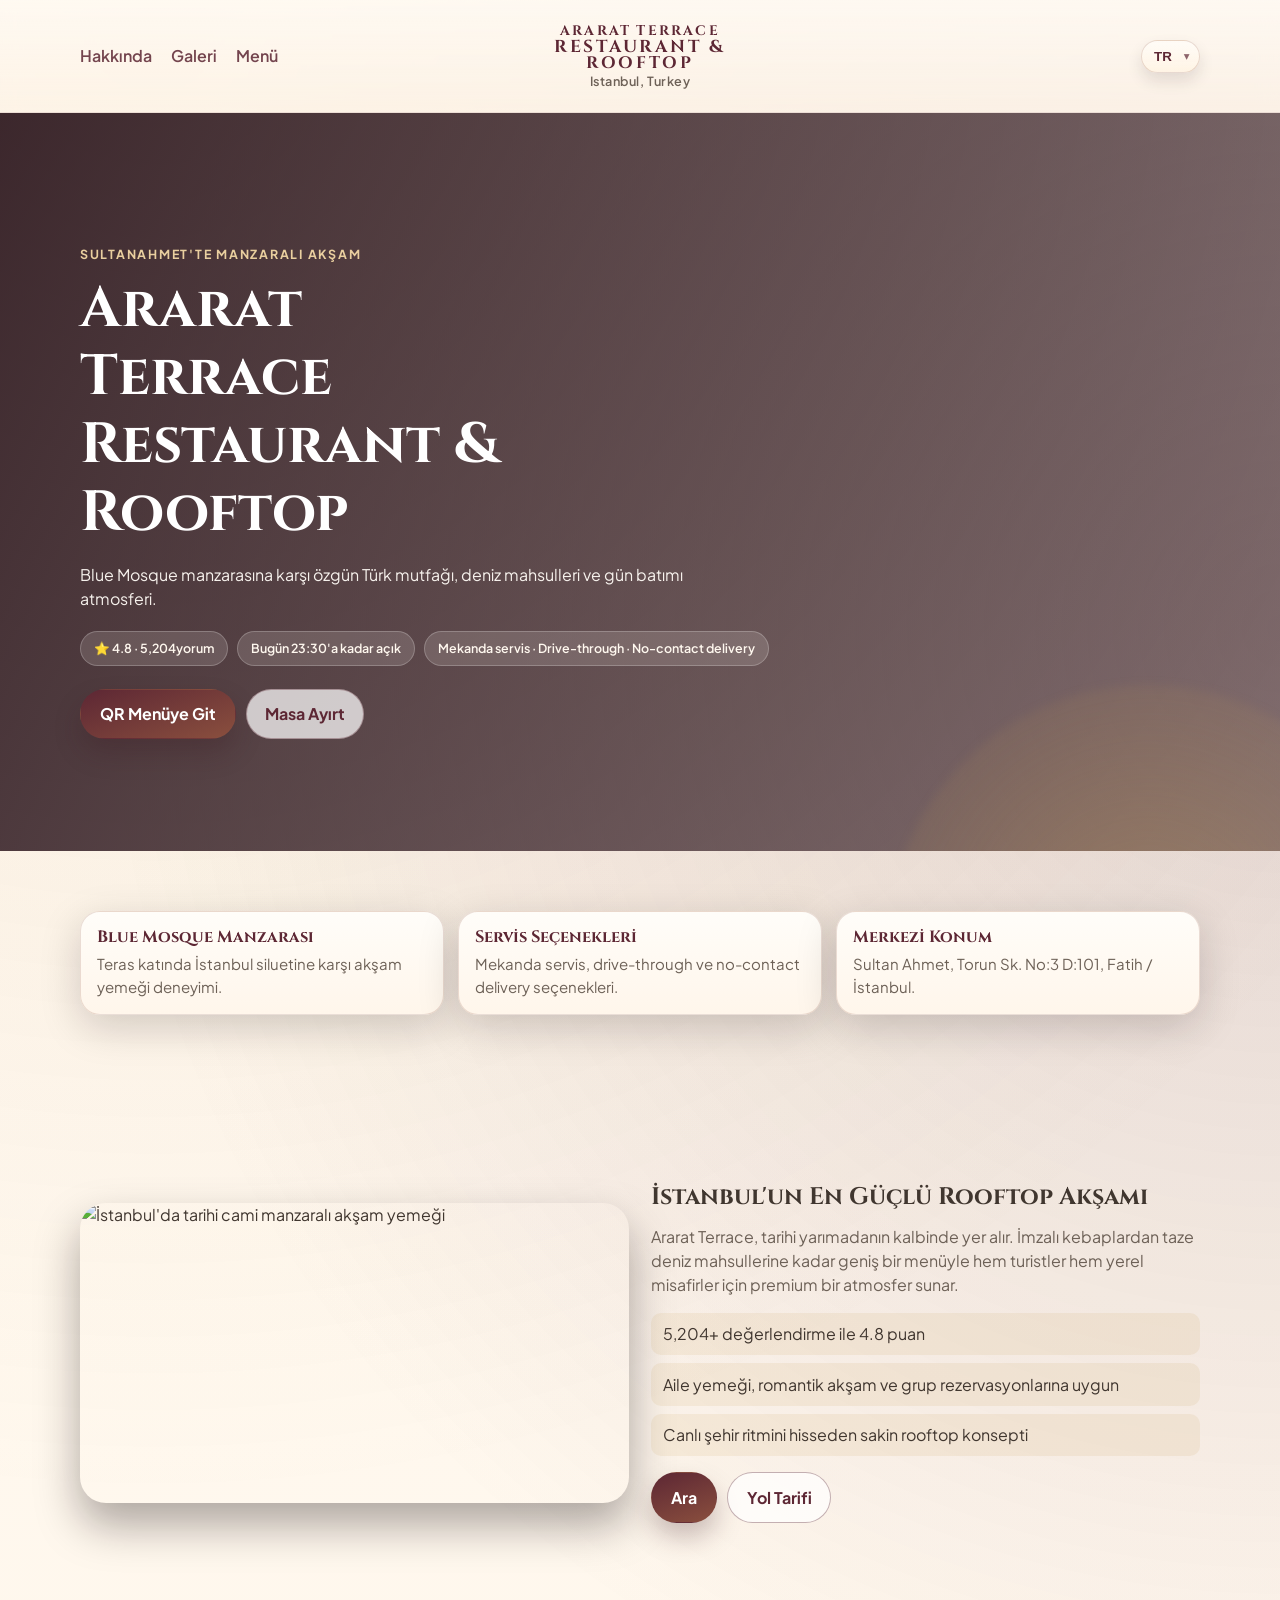
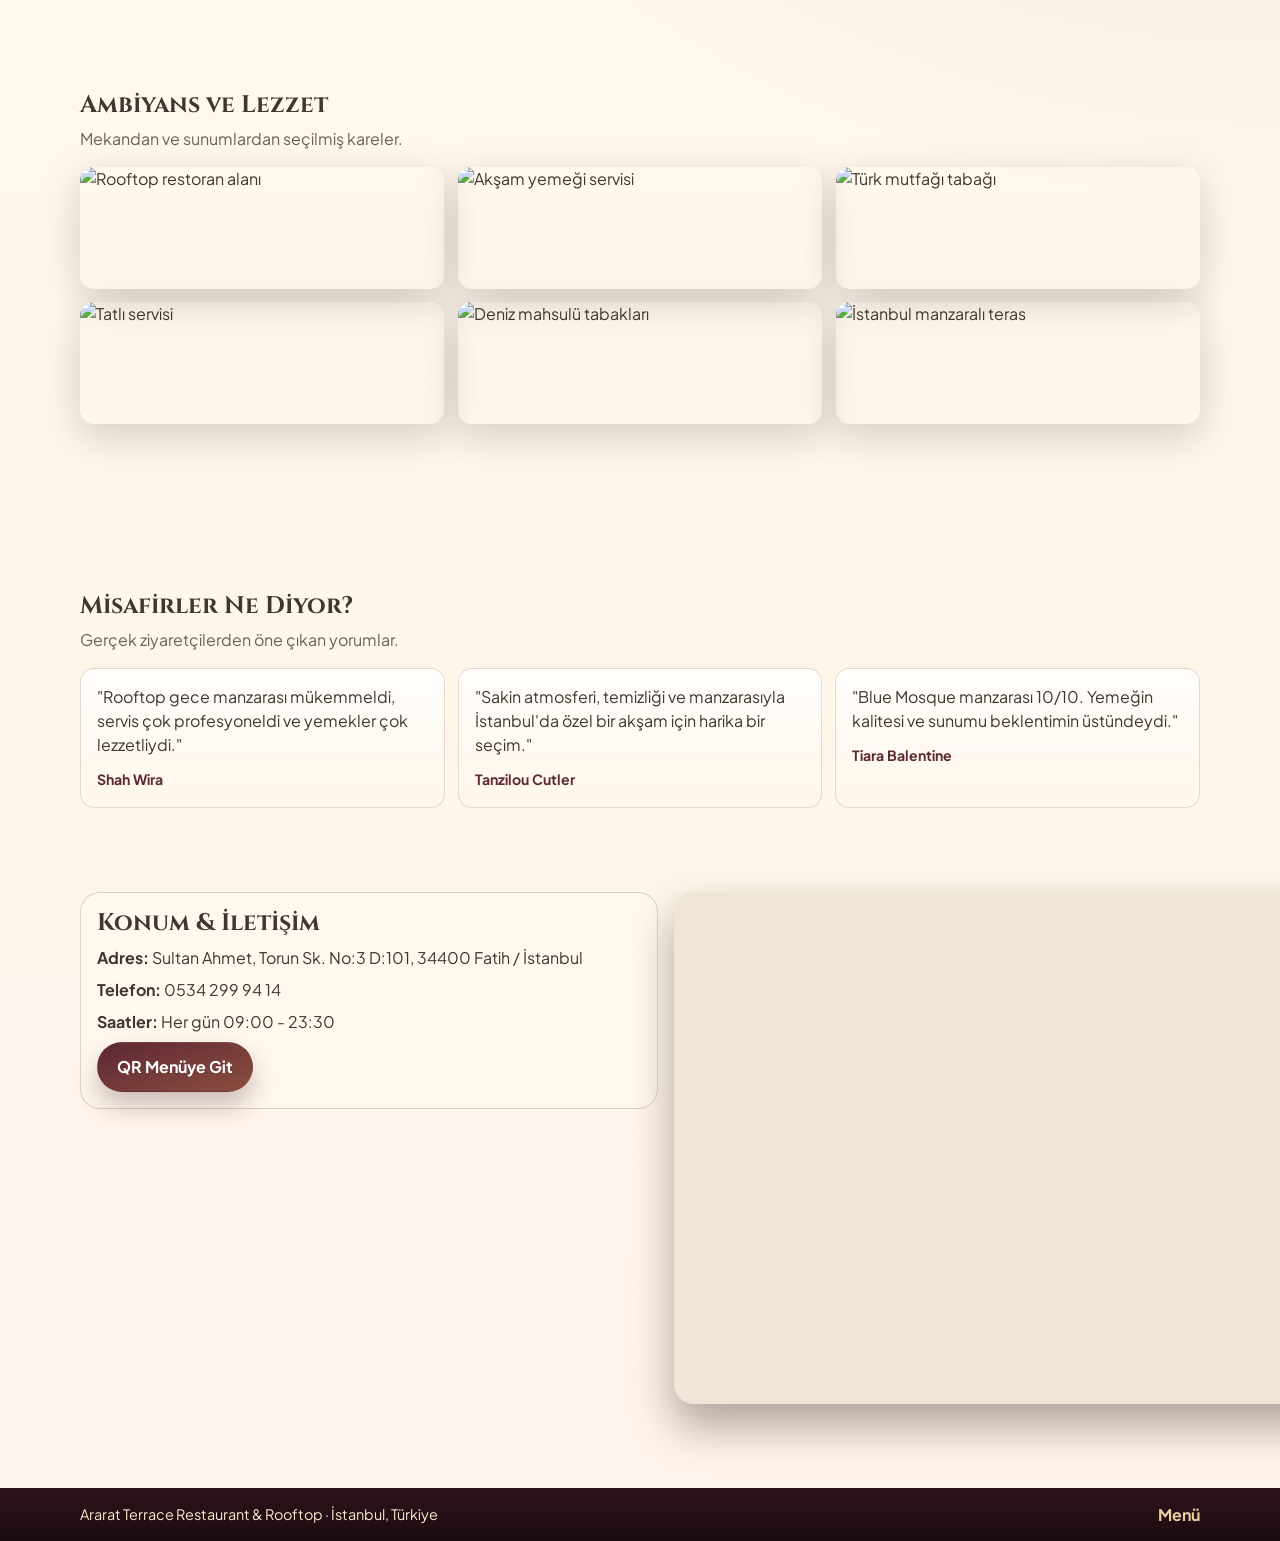
==== commit 307bf52d: "Fix Google Maps embed sizing and sync menu search icon" ====
--- a/index.html
+++ b/index.html
@@ -156,18 +156,16 @@
           <a class="btn btn-primary" href="menu.html" data-i18n="ctaMenu">QR Menüye Git</a>
         </div>
         <div class="map-box">
-          <div class="map-embed">
-            <iframe
-              title="Ararat Terrace Restaurant & Rooftop Konumu"
-              loading="lazy"
-              allowfullscreen
-              referrerpolicy="no-referrer-when-downgrade"
-              width="100%"
-              height="100%"
-              style="border:0;"
-              src="https://maps.google.com/maps?q=Sultan+Ahmet%2C+Torun+Sk.+No%3A3+D%3A101%2C+34400+Fatih%2F%C4%B0stanbul&t=&z=17&ie=UTF8&iwloc=&output=embed">
-            </iframe>
-          </div>
+          <iframe
+            title="Ararat Terrace Restaurant & Rooftop Konumu"
+            loading="lazy"
+            allowfullscreen
+            referrerpolicy="no-referrer-when-downgrade"
+            width="100%"
+            height="100%"
+            style="border:0;"
+            src="https://maps.google.com/maps?q=Sultan+Ahmet%2C+Torun+Sk.+No%3A3+D%3A101%2C+34400+Fatih%2F%C4%B0stanbul&t=&z=17&ie=UTF8&iwloc=&output=embed">
+          </iframe>
         </div>
       </div>
     </section>
--- a/styles.css
+++ b/styles.css
@@ -470,25 +470,19 @@
 }
 
 .map-box {
-  position: relative;
   border-radius: var(--radius-lg);
   overflow: hidden;
   min-height: 320px;
+  height: clamp(320px, 40vw, 520px);
+  aspect-ratio: 16 / 10;
   box-shadow: var(--shadow-hard);
   background: #efe6d8;
 }
 
-.map-embed {
-  position: absolute;
-  inset: 0;
-}
-
 .map-box iframe {
-  position: absolute;
-  inset: 0;
   width: 100% !important;
   height: 100% !important;
-  min-height: 100%;
+  min-height: 320px;
   border: 0;
   display: block;
 }
@@ -577,8 +571,21 @@
 
 .menu-search-icon {
   color: rgba(93, 39, 52, 0.72);
-  font-size: 0.98rem;
-  font-weight: 700;
+  display: inline-flex;
+  align-items: center;
+  justify-content: center;
+  width: 30px;
+  height: 30px;
+}
+
+.menu-search-icon svg {
+  width: 22px;
+  height: 22px;
+  fill: none;
+  stroke: currentColor;
+  stroke-width: 2.35;
+  stroke-linecap: round;
+  stroke-linejoin: round;
 }
 
 .menu-search {
@@ -900,7 +907,7 @@
 
   .contact-grid {
     grid-template-columns: 1.1fr 1fr;
-    align-items: stretch;
+    align-items: start;
   }
 
   .menu-items-grid {
